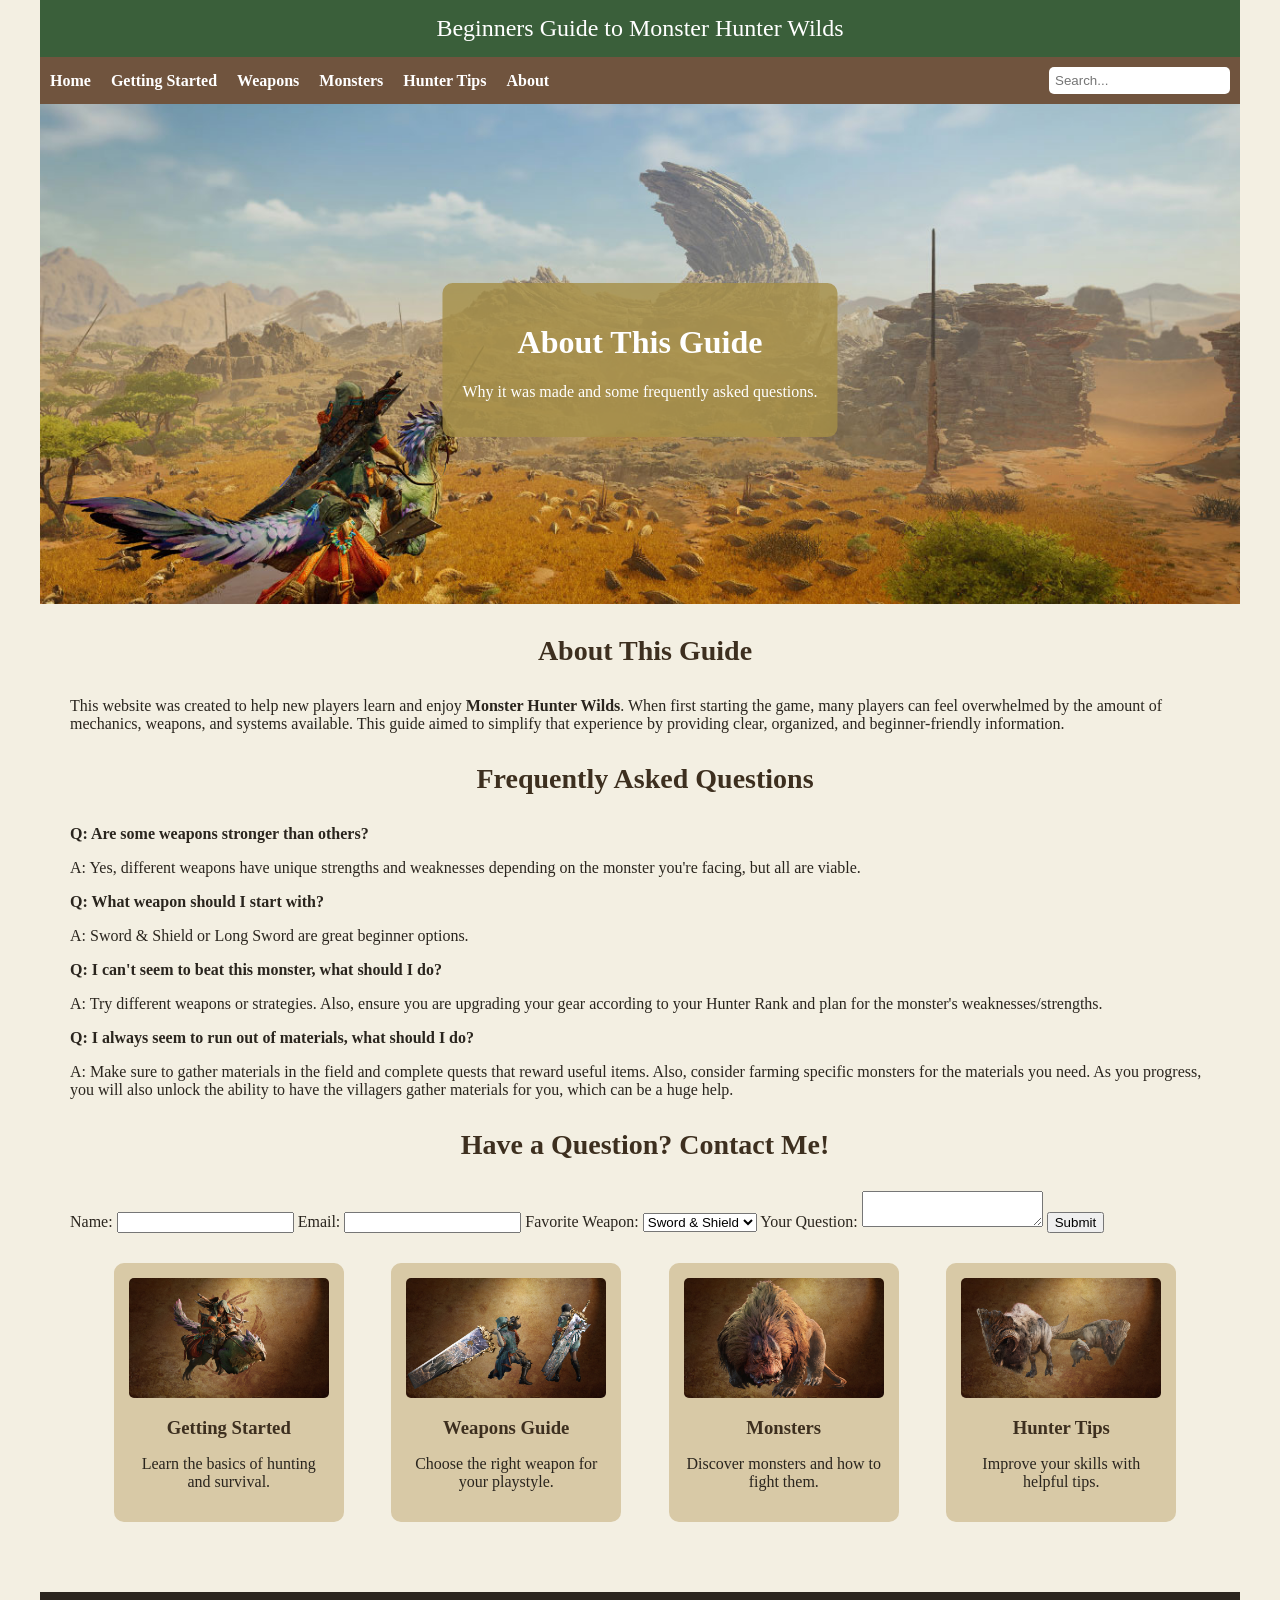
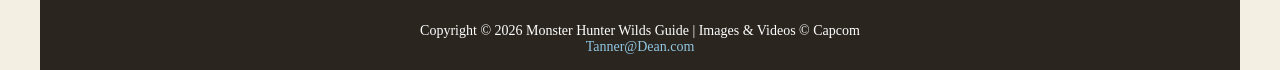
==== about.html @ 56918473 "Add files via upload" ====
<!DOCTYPE html>
<html lang="en">
<head>
  <meta name="viewport" content="width=device-width, initial-scale=1.0">
  <meta charset="UTF-8">
  <meta name="description" content="A beginner's guide to Monster Hunter Wilds, 
  covering the basics of hunting, weapons, monsters, and tips for new players.">
  <title>Beginners Guide to Monster Hunter Wilds</title>
  <link rel="stylesheet" href="project.css">
</head>

<body>
  <div id="wrapper">
    <header> <a href="index.html">Beginners Guide to Monster Hunter Wilds</a> </header>
    <nav>
      <a href="index.html">Home</a>
      <a href="gettingStarted.html">Getting Started</a>
      <a href="weapons.html">Weapons</a>
      <a href="monsters.html">Monsters</a>
      <a href="hunterTips.html">Hunter Tips</a>
      <a href="about.html">About</a>
      <form action="/search" method="get" role="search" class="search">
        <input type="text" name="q" placeholder="Search...">
      </form>
    </nav>

    <div id="homehero" class="hero"> </div>

    <div class="hero-text">
        <h1>About This Guide</h1>
        <p>Why it was made and some frequently asked questions.</p>
    </div>
    <main>
    <h2>About This Guide</h2>

    <div class="section">
        <p>
            This website was created to help new players learn and enjoy 
            <strong>Monster Hunter Wilds</strong>. When first starting the game, 
            many players can feel overwhelmed by the amount of mechanics, weapons, 
            and systems available. This guide aimed to simplify that experience by 
            providing clear, organized, and beginner-friendly information.
        </p>
    </div>


    <div class="section">
        <h2>Frequently Asked Questions</h2>

        <div class="faq-item">
            <strong>Q: Are some weapons stronger than others?</strong>
            <p>A: Yes, different weapons have unique strengths and 
                weaknesses depending on the monster you're facing, but 
                all are viable.</p>
        </div>

        <div class="faq-item">
            <strong>Q: What weapon should I start with?</strong>
            <p>A: Sword & Shield or Long Sword are great beginner options.</p>
        </div>

        <div class="faq-item">
            <strong>Q: I can't seem to beat this monster, what should I do?</strong>
            <p>A: Try different weapons or strategies. Also, ensure you are upgrading your gear
                according to your Hunter Rank and plan for the monster's weaknesses/strengths.
            </p>
        </div>

        <div class="faq-item">
            <strong>Q: I always seem to run out of materials, what should I do?</strong>
            <p>A: Make sure to gather materials in the field and complete quests that reward useful items. 
                Also, consider farming specific monsters for the materials you need. As you progress,
                you will also unlock the ability to have the villagers gather materials for you, 
                which can be a huge help.
            </p>
        </div>
    </div>


    <div class="section">
        <h2>Have a Question? Contact Me!</h2>

        <div class="form-container">
            <form action="#">
              <label for="name">Name:</label>
              <input type="text" id="name" name="name" required>

              <label for="email">Email:</label>
              <input type="email" id="email" name="email" required>

              <label for="weapon">Favorite Weapon:</label>
              <select id="weapon" name="weapon">
                <option>Sword & Shield</option>
                <option>Great Sword</option>
                <option>Long Sword</option>
                <option>Hammer</option>
                <option>Lance</option>
                <option>Gunlance</option>
                <option>Switch Axe</option>
                <option>Charge Blade</option>
                <option>Insect Glaive</option>
                <option>Bow</option>
                <option>Light Bowgun</option>
                <option>Heavy Bowgun</option>
                <option>Dual Blades</option>
                <option>Hunting Horn</option>
              </select>

              <label for="question">Your Question:</label>
              <textarea id="question" name="question" required></textarea>

              <button type="submit">Submit</button>
            </form>
        </div>
    </div>

    <div class="sections">
      <a href="gettingStarted.html" class ="card-link">
        <div class="card">
          <img src="mhw-hunter-and-seikret.jpg" alt="Getting Started">
          <h3>Getting Started</h3>
          <p>Learn the basics of hunting and survival.</p>
        </div>
      </a>

      <a href="weapons.html" class="card-link">
        <div class="card">
          <img src="mhw-shatterseal.jpg" alt="Weapons Guide">
          <h3>Weapons Guide</h3>
          <p>Choose the right weapon for your playstyle.</p>
        </div>
      </a>

      <a href="monsters.html" class="card-link">
        <div class="card">
          <img src="mhw-doshaguma-artwork.jpg" alt="Monsters">
          <h3>Monsters</h3>
          <p>Discover monsters and how to fight them.</p>
        </div>
      </a>

      <a href="hunterTips.html" class="card-link">
        <div class="card">
          <img src="mhw-dalthydon.jpg" alt="Hunter Tips">
          <h3>Hunter Tips</h3>
          <p>Improve your skills with helpful tips.</p>
        </div>
      </a>

    </div>
    </main>
    <footer>
        <br>
        Copyright © 2026 Monster Hunter Wilds Guide | Images & Videos © Capcom<br>
        <a href="mailto:tndean@asu.edu">Tanner@Dean.com</a>
    </footer>
    </div>
</body>
</html>
---- project.css ----
body {
  margin: 0;
  font-family: "Times New Roman", serif, sans-serif;
  background-color: #F3EFE2;
  color: #2A251E;
}
#wrapper {
  max-width: 1200px;
  margin: 0 auto;
}
main {
  background-color: #F3EFE2;
  padding-top: 1px;
  padding-right: 20px;
  padding-bottom: 20px;
  padding-left: 30px;
  display: block;
  overflow: auto;
}
header {
  text-align: center;
  background-color: #3A5F3A;
  color: white;
  padding: 15px;
  font-size: 24px;
}
header a {
  text-decoration: none;
}
header a:link {
  color: #FFFFFF;
}
header a:visited {
  color: #FFFFFF;
}
header a:hover {
  color: #90C7E3;
}
nav {
  display: flex;
  align-items: center;
  background-color: #70543E;
  padding: 10px;
}
nav a {
  color: white;
  margin-right: 20px;
  text-decoration: none;
  font-weight: bold;
}
nav a:hover {
  text-decoration: underline;
}
.search {
  margin-left: auto;
}
.search input {
  padding: 6px;
  border-radius: 5px;
  border: none;
}
#homehero {
  height: 500px;
  background-image: url("mhw-announcement-visual.jpg");
  background-size: cover;
  background-repeat: no-repeat;
  background-position: center;
  position: relative;
}
#weaponshero {
  height: 500px;
  background-image: url("mhw-announcement-visual.jpg");
  background-size: cover;
  background-repeat: no-repeat;
  background-position: center;
  position: relative;
}
#startedhero {
  height: 500px;
  background-image: url("mhw-announcement-visual.jpg");
  background-size: cover;
  background-repeat: no-repeat;
  background-position: center;
  position: relative;
}

.hero-text {
  position: absolute;
  top: 40%;
  left: 50%;
  transform: translate(-50%, -50%);
  background-color: rgba(165, 143, 70, 0.8);
  color: white;
  padding: 20px;
  border-radius: 10px;
}
h1 {
  color: white;
  text-align: center;
}
h2 {
  color: #3d2f1f;
  text-align: center;
  margin: 30px 0;
  font-size: 28px;
}
h3 {
  color: #3d2f1f;
  margin: 15px 0;
}
.sections {
  display: flex;
  justify-content: space-around;
  flex-wrap: wrap;
  padding: 20px;
}
.card {
  background-color: #D8C9A6;
  width: 200px;
  margin: 10px;
  padding: 15px;
  text-align: center;
  border-radius: 10px;
  transition: transform 0.5s, box-shadow 0.5s;
}
.card img {
  width: 100%;
  height: 120px;
  object-fit: cover;
  border-radius: 5px;
}
.card:hover {
  transform: translateY(-5px);
  box-shadow: 0 4px 10px rgba(0,0,0,0.2);
}
.card-link {
  text-decoration: none;
  color: inherit;
}
table {
  width: 100%;
  border-collapse: collapse;
  margin: 20px 0;
}

th, td {
  border: 1px solid #2A251E;
  padding: 10px;
  text-align: center;
}

th {
  background-color: #3A5F3A;
  color: white;
}

tr:nth-child(even) {
  background-color: #E3DAC7;
}

.weapon-cell {
  text-align: center;
}

.weapon-cell img {
  width: 150px; 
  height: auto;
  margin-top: 5px;
  mix-blend-mode: multiply;
}
.weapon-cell img:hover {
  transform: scale(1.2);
  transition: transform 0.3s, filter 0.3s;
}
footer {
  background-color: #2A251E;
  color: white;
  text-align: center;
  font-size: 14px;
  font-family: Georgia, "Times New Roman", serif;
  padding: 15px;
  margin-top: 20px;
}
footer a {
  color: #90C7E3;
  text-decoration: none;
}
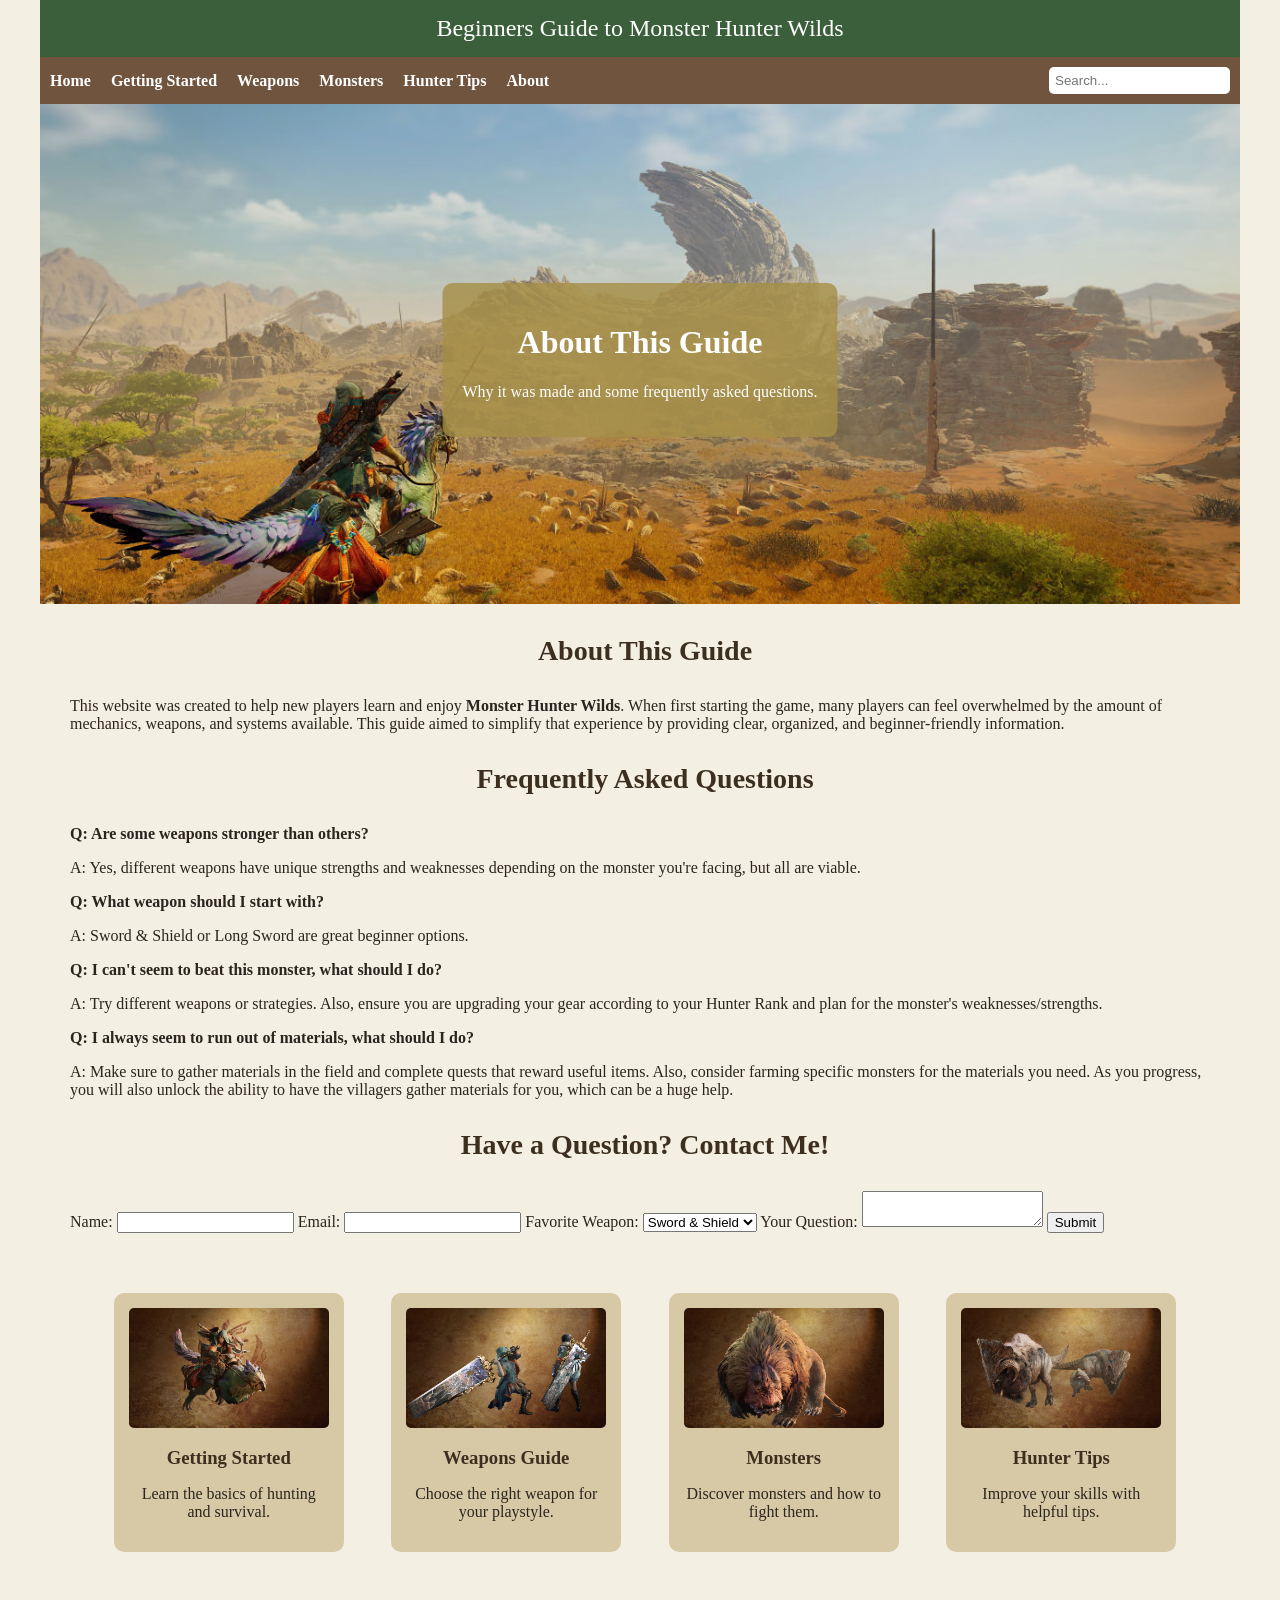
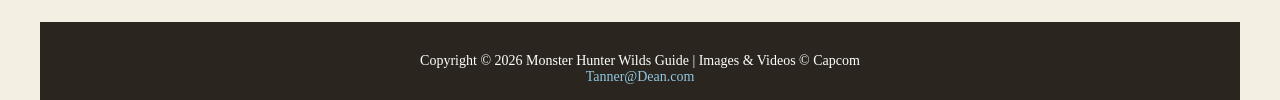
==== commit bf1cf445: "Add Google Analytics tracking to about.html" ====
--- a/about.html
+++ b/about.html
@@ -1,6 +1,15 @@
 <!DOCTYPE html>
 <html lang="en">
 <head>
+  <!-- Google tag (gtag.js) -->
+  <script async src="https://www.googletagmanager.com/gtag/js?id=G-YZVXD78WTN"></script>
+  <script>
+  window.dataLayer = window.dataLayer || [];
+  function gtag(){dataLayer.push(arguments);}
+  gtag('js', new Date());
+
+  gtag('config', 'G-YZVXD78WTN');
+  </script>
   <meta name="viewport" content="width=device-width, initial-scale=1.0">
   <meta charset="UTF-8">
   <meta name="description" content="A beginner's guide to Monster Hunter Wilds, 
@@ -156,4 +165,4 @@
     </footer>
     </div>
 </body>
-</html>+</html>
--- a/project.css
+++ b/project.css
@@ -114,6 +114,9 @@
   flex-wrap: wrap;
   padding: 20px;
 }
+.section {
+  margin-bottom: 30px;
+}
 .card {
   background-color: #D8C9A6;
   width: 200px;
@@ -172,6 +175,70 @@
   transform: scale(1.2);
   transition: transform 0.3s, filter 0.3s;
 }
+details {
+  background-color: #E3DAC7;
+  margin: 15px 0;
+  padding: 10px;
+  border-radius: 8px;
+}
+summary {
+  display: flex;
+  align-items: center;
+  position: relative;
+  font-weight: bold;
+  cursor: pointer;
+  font-size: 18px;
+  padding-left: 80px;
+}
+details p {
+  margin-top: 10px;
+}
+
+.monster-grid {
+  display: grid;
+  grid-template-columns: repeat(auto-fit, minmax(250px, 1fr));
+  gap: 20px;
+  justify-content: center;
+  align-items: flex-start;
+}
+.monster-grid details {
+  background-color: #E3DAC7;
+  border-radius: 8px;
+  padding: 10px;
+}
+.monster-icon {
+  position: absolute;
+  left: 15px;
+  width: 40px;
+  height: 40px;
+  object-fit: cover; 
+  border-radius: 6px; 
+}
+video:hover {
+  transform: scale(1.4);
+  transition: transform 0.3s ease;
+}
+.tip-box {
+  background-color: #D8C9A7;
+  padding: 15px;
+  border-left: 5px solid #3A5F3A;
+  margin: 15px 0;
+  border-radius: 6px;
+}
+.palico-box {
+  background-color: #E3DAC7;
+  padding: 20px;
+  border-radius: 10px;
+  margin-top: 20px;
+}
+
+.palico-box img {
+  width: 100%;
+  max-height: 500px;
+  object-fit: cover;
+  border-radius: 8px;
+  margin-top: 10px;
+        }
 footer {
   background-color: #2A251E;
   color: white;
@@ -184,4 +251,4 @@
 footer a {
   color: #90C7E3;
   text-decoration: none;
-}
+}
